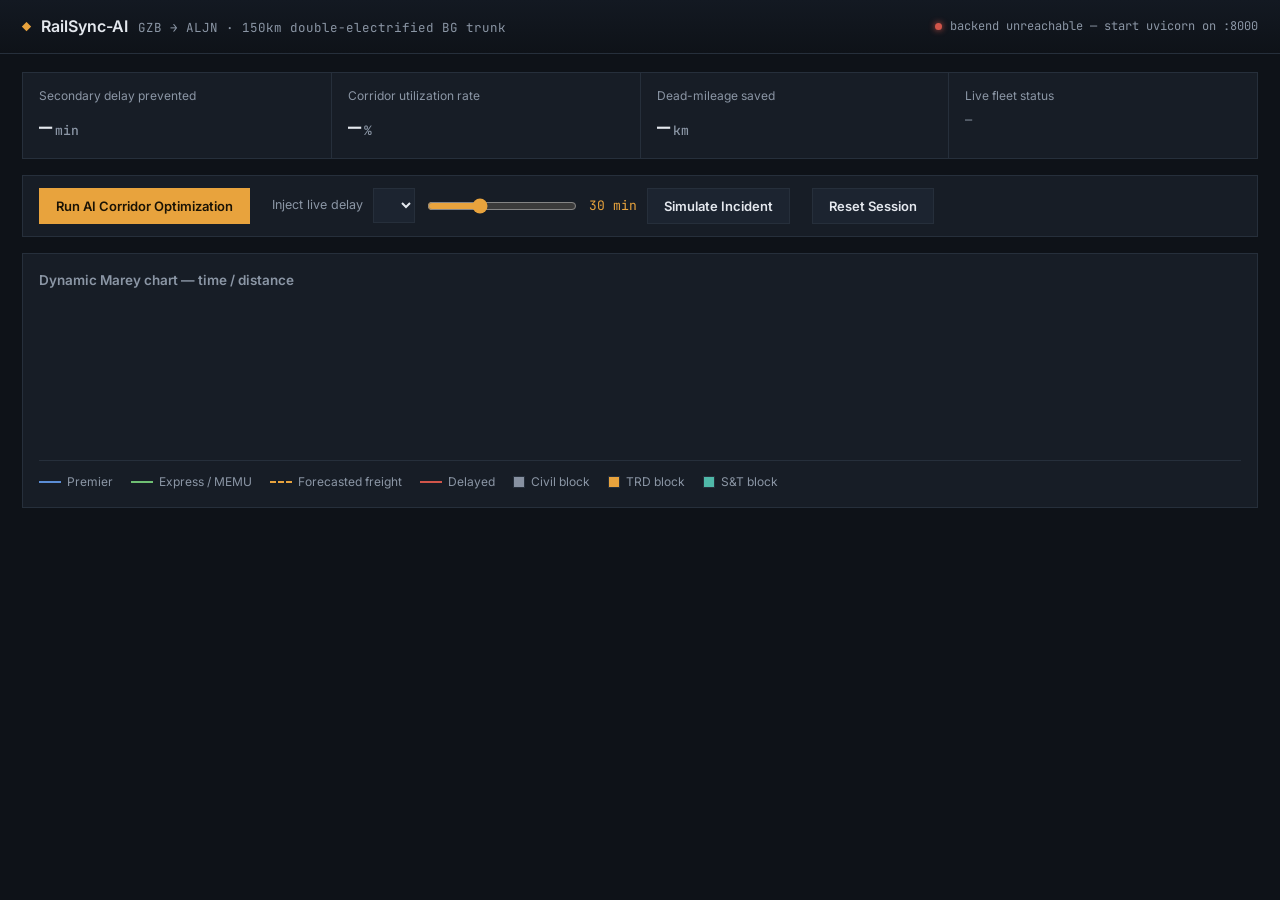
==== frontend/index.html @ 2a0aa4f4 "Initial Frontend" ====
<!DOCTYPE html>
<html lang="en">
<head>
<meta charset="UTF-8">
<meta name="viewport" content="width=device-width, initial-scale=1">
<title>RailSync-AI — Block Planning Console</title>
<link rel="preconnect" href="https://fonts.googleapis.com">
<link href="https://fonts.googleapis.com/css2?family=Inter:wght@400;500;600;700&family=JetBrains+Mono:wght@400;500;600&display=swap" rel="stylesheet">
<style>
  :root{
    --bg:#0e1218;
    --panel:#171d26;
    --panel-2:#1c2430;
    --border:#262f3b;
    --text:#e4e8ee;
    --text-dim:#8b96a5;
    --text-faint:#5a6472;
    --amber:#e8a33d;
    --teal:#4fb8a8;
    --red:#d1554a;
    --blue:#5b8dd6;
    --green:#6fbf73;
    --slate:#8791a1;
    --font-ui:'Inter',system-ui,-apple-system,sans-serif;
    --font-mono:'JetBrains Mono',ui-monospace,'SF Mono',Menlo,monospace;
  }
  *{box-sizing:border-box;}
  html,body{margin:0;padding:0;background:var(--bg);color:var(--text);font-family:var(--font-ui);}
  body{min-height:100vh;font-size:14px;line-height:1.5;}
  ::selection{background:var(--amber);color:#10141a;}

  header{
    display:flex;align-items:center;justify-content:space-between;
    padding:14px 22px;border-bottom:1px solid var(--border);
    background:linear-gradient(180deg,#131922,#0e1218);
  }
  .brand{display:flex;align-items:baseline;gap:10px;}
  .brand .mark{font-family:var(--font-mono);font-weight:600;font-size:15px;letter-spacing:0.02em;color:var(--amber);}
  .brand .name{font-weight:600;font-size:16px;}
  .brand .route{color:var(--text-dim);font-size:12.5px;font-family:var(--font-mono);}
  .status{display:flex;align-items:center;gap:8px;font-family:var(--font-mono);font-size:12px;color:var(--text-dim);}
  .status .dot{width:7px;height:7px;border-radius:50%;background:var(--green);box-shadow:0 0 6px var(--green);}
  .status.offline .dot{background:var(--red);box-shadow:0 0 6px var(--red);}

  main{max-width:1400px;margin:0 auto;padding:18px 22px 40px;}

  .kpi-row{display:grid;grid-template-columns:repeat(4,1fr);gap:1px;background:var(--border);border:1px solid var(--border);margin-bottom:16px;}
  .kpi{background:var(--panel);padding:14px 16px;}
  .kpi .label{color:var(--text-dim);font-size:12px;margin-bottom:6px;}
  .kpi .value{font-family:var(--font-mono);font-size:22px;font-weight:500;}
  .kpi .value .unit{font-size:13px;color:var(--text-dim);margin-left:3px;}
  .kpi .fleet-list{display:flex;flex-wrap:wrap;gap:6px 10px;font-family:var(--font-mono);font-size:12px;color:var(--text-dim);margin-top:2px;}
  .fleet-tag{display:flex;align-items:center;gap:5px;}
  .fleet-tag .sw{width:6px;height:6px;border-radius:50%;}

  .toolbar{
    display:flex;align-items:center;gap:22px;flex-wrap:wrap;
    background:var(--panel);border:1px solid var(--border);padding:12px 16px;margin-bottom:16px;
  }
  button{
    font-family:var(--font-ui);font-size:13px;font-weight:600;cursor:pointer;
    border:1px solid var(--border);background:var(--panel-2);color:var(--text);
    padding:9px 16px;transition:background 0.15s,border-color 0.15s;
  }
  button:hover{border-color:var(--text-faint);}
  button:disabled{opacity:0.5;cursor:default;}
  .btn-primary{background:var(--amber);color:#1a1305;border-color:var(--amber);}
  .btn-primary:hover{background:#f0ad4d;}
  .btn-primary:disabled{background:var(--panel-2);color:var(--text-dim);border-color:var(--border);}

  .delay-widget{display:flex;align-items:center;gap:10px;flex-wrap:wrap;}
  .delay-widget label{color:var(--text-dim);font-size:12.5px;}
  select,input[type=range]{font-family:var(--font-mono);}
  select{
    background:var(--panel-2);color:var(--text);border:1px solid var(--border);
    padding:7px 10px;font-size:12.5px;
  }
  input[type=range]{width:150px;accent-color:var(--amber);}
  .delay-value{font-family:var(--font-mono);font-size:13px;min-width:44px;color:var(--amber);}

  .chart-panel{background:var(--panel);border:1px solid var(--border);padding:16px;margin-bottom:14px;position:relative;}
  .chart-panel h2{margin:0 0 12px;font-size:13.5px;font-weight:600;color:var(--text-dim);}
  #mareyWrap{overflow-x:auto;}
  svg#marey{display:block;}
  .axis-label{fill:var(--text-faint);font-family:var(--font-mono);font-size:10.5px;}
  .station-label{fill:var(--text-dim);font-family:var(--font-mono);font-size:10.5px;}
  .grid-line{stroke:var(--border);stroke-width:1;}
  .station-line{stroke:#20293490;stroke-width:1;}

  .legend{display:flex;flex-wrap:wrap;gap:18px;align-items:center;padding-top:12px;margin-top:8px;border-top:1px solid var(--border);font-size:12px;color:var(--text-dim);}
  .legend-item{display:flex;align-items:center;gap:6px;}
  .legend-swatch{width:22px;height:2px;}
  .legend-swatch.dashed{background:none;border-top:2px dashed var(--amber);height:0;}
  .legend-badge{width:12px;height:12px;border:1px solid var(--border);}

  .tooltip{
    position:fixed;pointer-events:none;background:#0b0f15;border:1px solid var(--border);
    padding:8px 10px;font-size:12px;font-family:var(--font-mono);color:var(--text);
    max-width:260px;z-index:50;display:none;line-height:1.5;
  }
  .tooltip .t-title{font-family:var(--font-ui);font-weight:600;color:var(--amber);margin-bottom:3px;font-size:12.5px;}

  .conflict-banner{
    display:none;align-items:center;gap:10px;background:#2a1817;border:1px solid #4a2926;
    color:#f0b3ab;padding:10px 14px;font-size:13px;margin-bottom:14px;
  }
  .conflict-banner.show{display:flex;}
  .conflict-banner button{background:transparent;border:1px solid #6a3a35;color:#f0b3ab;padding:5px 12px;font-size:12px;}

  .modal-overlay{
    display:none;position:fixed;inset:0;background:rgba(6,8,11,0.72);
    align-items:center;justify-content:center;z-index:100;padding:20px;
  }
  .modal-overlay.show{display:flex;}
  .modal{background:var(--panel);border:1px solid var(--border);max-width:920px;width:100%;max-height:88vh;overflow-y:auto;}
  .modal-head{padding:16px 20px;border-bottom:1px solid var(--border);display:flex;justify-content:space-between;align-items:flex-start;}
  .modal-head h3{margin:0 0 4px;font-size:15px;}
  .modal-head p{margin:0;color:var(--text-dim);font-size:12.5px;font-family:var(--font-mono);}
  .modal-close{background:transparent;border:none;color:var(--text-dim);font-size:20px;padding:0 4px;}
  .modal-body{padding:18px 20px;}
  .options-grid{display:grid;grid-template-columns:repeat(3,1fr);gap:14px;}
  .option-card{border:1px solid var(--border);background:var(--panel-2);padding:14px;display:flex;flex-direction:column;gap:10px;}
  .option-card.suggested{border-color:var(--teal);}
  .option-card .opt-label{font-weight:600;font-size:13.5px;}
  .option-card .opt-suggested-tag{color:var(--teal);font-size:11.5px;font-family:var(--font-mono);}
  .option-card .opt-action{color:var(--text-dim);font-size:12.5px;line-height:1.5;}
  .option-card .opt-metrics{font-family:var(--font-mono);font-size:12px;color:var(--text-dim);display:flex;flex-direction:column;gap:3px;}
  .option-card .opt-metrics .num{color:var(--amber);}
  .option-card .opt-notes{color:var(--text-faint);font-size:11.5px;line-height:1.5;font-style:normal;}
  .option-card button{margin-top:auto;}
  .matrix-block + .matrix-block{margin-top:22px;padding-top:22px;border-top:1px solid var(--border);}

  @media (max-width:900px){
    .kpi-row{grid-template-columns:repeat(2,1fr);}
    .options-grid{grid-template-columns:1fr;}
  }
</style>
</head>
<body>

<header>
  <div class="brand">
    <span class="mark">◆</span>
    <span class="name">RailSync-AI</span>
    <span class="route">GZB → ALJN · 150km double-electrified BG trunk</span>
  </div>
  <div class="status" id="statusIndicator"><span class="dot"></span><span id="statusText">connecting…</span></div>
</header>

<main>

  <div class="kpi-row">
    <div class="kpi">
      <div class="label">Secondary delay prevented</div>
      <div class="value" id="kpiDelayPrevented">—<span class="unit">min</span></div>
    </div>
    <div class="kpi">
      <div class="label">Corridor utilization rate</div>
      <div class="value" id="kpiUtilization">—<span class="unit">%</span></div>
    </div>
    <div class="kpi">
      <div class="label">Dead-mileage saved</div>
      <div class="value" id="kpiDeadMileage">—<span class="unit">km</span></div>
    </div>
    <div class="kpi">
      <div class="label">Live fleet status</div>
      <div class="fleet-list" id="fleetList">—</div>
    </div>
  </div>

  <div class="conflict-banner" id="conflictBanner">
    <span id="conflictBannerText"></span>
    <button id="conflictBannerBtn">Review options</button>
  </div>

  <div class="toolbar">
    <button class="btn-primary" id="btnOptimize">Run AI Corridor Optimization</button>
    <div class="delay-widget">
      <label for="trainSelect">Inject live delay</label>
      <select id="trainSelect"></select>
      <input type="range" id="delaySlider" min="0" max="90" step="5" value="30">
      <span class="delay-value" id="delayValue">30 min</span>
      <button id="btnSimulate">Simulate Incident</button>
    </div>
    <button id="btnReset" title="Clear injected delays and arbitration log">Reset Session</button>
  </div>

  <div class="chart-panel">
    <h2>Dynamic Marey chart — time / distance</h2>
    <div id="mareyWrap"><svg id="marey"></svg></div>
    <div class="legend">
      <div class="legend-item"><div class="legend-swatch" style="background:var(--blue)"></div>Premier</div>
      <div class="legend-item"><div class="legend-swatch" style="background:var(--green)"></div>Express / MEMU</div>
      <div class="legend-item"><div class="legend-swatch dashed"></div>Forecasted freight</div>
      <div class="legend-item"><div class="legend-swatch" style="background:var(--red)"></div>Delayed</div>
      <div class="legend-item"><div class="legend-badge" style="background:var(--slate)"></div>Civil block</div>
      <div class="legend-item"><div class="legend-badge" style="background:var(--amber)"></div>TRD block</div>
      <div class="legend-item"><div class="legend-badge" style="background:var(--teal)"></div>S&amp;T block</div>
    </div>
  </div>

</main>

<div class="tooltip" id="tooltip"></div>

<div class="modal-overlay" id="modalOverlay">
  <div class="modal">
    <div class="modal-head">
      <div>
        <h3>Trade-off arbitration</h3>
        <p id="modalSubtitle">—</p>
      </div>
      <button class="modal-close" id="modalClose">&times;</button>
    </div>
    <div class="modal-body" id="modalBody"></div>
  </div>
</div>

<script>
const API_BASE = 'http://localhost:8000';

const STATION_KMS = {GZB:0.0,MIU:19.5,DER:26.2,BRKY:30.8,AJR:35.4,DKDE:43.5,WAIR:52.8,CHL:58.2,KRJ:83.1,DAR:94.6,SOM:110.2,KLA:125.8,ALJN:150.0};
const SIM_START = 6*60, SIM_END = 18*60;
const CHART_W = 1180, CHART_H = 640, MARGIN = {top:14,right:24,bottom:34,left:64};
const PLOT_W = CHART_W - MARGIN.left - MARGIN.right;
const PLOT_H = CHART_H - MARGIN.top - MARGIN.bottom;

const DEPT_COLOR = {CIVIL:'var(--slate)', TRD:'var(--amber)', SNT:'var(--teal)'};
const TRAIN_COLOR = {PREMIER:'var(--blue)', EXPRESS:'var(--green)', MEMU:'var(--green)', FREIGHT:'var(--amber)'};

let state = { trains:[], network:null, lastSchedule:null, injectedDelays:{}, currentMatrices:[] };

function timeToX(min){ return MARGIN.left + ((min-SIM_START)/(SIM_END-SIM_START))*PLOT_W; }
function kmToY(km){ return MARGIN.top + (km/150.0)*PLOT_H; }
function hhmmToMin(t){ const [h,m]=t.split(':').map(Number); return h*60+m; }

function setStatus(ok, text){
  document.getElementById('statusText').textContent = text;
  document.getElementById('statusIndicator').classList.toggle('offline', !ok);
}

async function api(path, opts){
  const res = await fetch(API_BASE+path, opts);
  if(!res.ok){ throw new Error(`${path} -> ${res.status}`); }
  return res.json();
}

// ---------- initial load ----------
async function init(){
  try{
    const [network, trains] = await Promise.all([api('/api/v1/network'), api('/api/v1/trains')]);
    state.network = network; state.trains = trains;
    setStatus(true, `live · ${network.stations.length} stations`);
    populateTrainSelect();
    drawAxes();
    drawTrains();
    await runOptimize();
    await loadKpis();
  }catch(e){
    setStatus(false, 'backend unreachable — start uvicorn on :8000');
    console.error(e);
  }
}

function populateTrainSelect(){
  const sel = document.getElementById('trainSelect');
  sel.innerHTML = '';
  state.trains.forEach(t=>{
    const opt = document.createElement('option');
    opt.value = t.train_no;
    opt.textContent = `${t.train_no} · ${t.name}`;
    sel.appendChild(opt);
  });
}

// ---------- SVG scaffolding ----------
function svgEl(tag, attrs){
  const el = document.createElementNS('http://www.w3.org/2000/svg', tag);
  for(const k in attrs) el.setAttribute(k, attrs[k]);
  return el;
}

function drawAxes(){
  const svg = document.getElementById('marey');
  svg.setAttribute('viewBox', `0 0 ${CHART_W} ${CHART_H}`);
  svg.setAttribute('width', CHART_W);
  svg.setAttribute('height', CHART_H);
  svg.innerHTML = '';

  // vertical time grid (30 min ticks)
  for(let m=SIM_START; m<=SIM_END; m+=30){
    const x = timeToX(m);
    svg.appendChild(svgEl('line', {x1:x,y1:MARGIN.top,x2:x,y2:MARGIN.top+PLOT_H, class:'grid-line'}));
    const label = svgEl('text', {x:x, y:CHART_H-14, class:'axis-label', 'text-anchor':'middle'});
    label.textContent = `${String(Math.floor(m/60)).padStart(2,'0')}:${String(m%60).padStart(2,'0')}`;
    svg.appendChild(label);
  }

  // horizontal station lines, spaced by true km (not equal spacing)
  state.network.stations.forEach(st=>{
    const y = kmToY(st.km);
    svg.appendChild(svgEl('line', {x1:MARGIN.left,y1:y,x2:MARGIN.left+PLOT_W,y2:y, class:'station-line'}));
    const label = svgEl('text', {x:MARGIN.left-8, y:y+3, class:'station-label', 'text-anchor':'end'});
    label.textContent = `${st.code}`;
    svg.appendChild(label);
  });

  svg.appendChild(svgEl('g', {id:'trainLayer'}));
  svg.appendChild(svgEl('g', {id:'corridorLayer'}));
}

function drawTrains(delayOverrides){
  delayOverrides = delayOverrides || {};
  const layer = document.getElementById('trainLayer');
  layer.innerHTML = '';
  state.trains.forEach(t=>{
    const delay = delayOverrides[t.train_no] || 0;
    const pts = t.schedule.map(p=>{
      const arrMin = hhmmToMin(p.arr) + delay;
      return `${timeToX(arrMin)},${kmToY(p.km)}`;
    }).join(' ');
    const isDelayed = delay > 0;
    const color = isDelayed ? 'var(--red)' : (TRAIN_COLOR[t.type] || 'var(--slate)');
    const line = svgEl('polyline', {
      points: pts, fill:'none', stroke:color, 'stroke-width': t.priority===1?2.2:1.4,
      'stroke-dasharray': t.type==='FREIGHT' ? '5,4' : 'none',
      'data-train': t.train_no, opacity:0.92,
    });
    line.addEventListener('mousemove', (e)=>showTooltip(e, `<div class="t-title">${t.train_no} · ${t.name}</div>${t.type} · priority ${t.priority}${isDelayed?`<br>delayed +${delay} min`:''}`));
    line.addEventListener('mouseleave', hideTooltip);
    layer.appendChild(line);
  });
}

function drawCorridors(corridors){
  const layer = document.getElementById('corridorLayer');
  layer.innerHTML = '';
  corridors.forEach(c=>{
    const x1 = timeToX(hhmmToMin(c.sanctioned_start));
    const x2 = timeToX(hhmmToMin(c.sanctioned_end));
    const y1 = kmToY(c.km_start);
    const y2 = Math.max(kmToY(c.km_end), y1+6);
    const color = DEPT_COLOR[c.primary_department] || DEPT_COLOR[c.departments[0]] || 'var(--slate)';
    const rect = svgEl('rect', {
      x:x1, y:y1, width:Math.max(x2-x1,2), height:y2-y1,
      fill:color, opacity:0.28, stroke:color, 'stroke-width':1,
    });
    rect.style.cursor = 'pointer';
    rect.addEventListener('mousemove', (e)=>showTooltip(e,
      `<div class="t-title">${c.corridor_id} ${c.badge}</div>` +
      `km ${c.km_start}–${c.km_end} · ${c.sanctioned_start}–${c.sanctioned_end}<br>` +
      `machines: ${c.machines_required.length?c.machines_required.join(', '):'none'}<br>` +
      `${c.ohe_block_active?'OHE block · ':''}${c.fouling_active?'fouling · ':''}${c.tsr_active?`TSR ${c.tsr_speed_kmh}km/h`:''}`
    ));
    rect.addEventListener('mouseleave', hideTooltip);
    layer.appendChild(rect);

    const badgeLabel = svgEl('text', {x:x1+4, y:y1+12, class:'axis-label', fill:'var(--text)'});
    badgeLabel.textContent = c.badge;
    layer.appendChild(badgeLabel);
  });
}

function showTooltip(e, html){
  const tip = document.getElementById('tooltip');
  tip.innerHTML = html;
  tip.style.display = 'block';
  tip.style.left = (e.clientX+14)+'px';
  tip.style.top = (e.clientY+14)+'px';
}
function hideTooltip(){ document.getElementById('tooltip').style.display = 'none'; }

// ---------- actions ----------
async function runOptimize(){
  const btn = document.getElementById('btnOptimize');
  btn.disabled = true; btn.textContent = 'Optimizing…';
  try{
    const result = await api('/api/v1/optimize', {method:'POST'});
    state.lastSchedule = result;
    drawCorridors(result.corridors);
    document.getElementById('kpiDelayPrevented').innerHTML = `${result.kpis.total_secondary_delay_prevented_min}<span class="unit">min</span>`;
    document.getElementById('kpiUtilization').innerHTML = `${result.kpis.corridor_utilization_rate_pct}<span class="unit">%</span>`;
  } finally {
    btn.disabled = false; btn.textContent = 'Run AI Corridor Optimization';
  }
}

async function loadKpis(){
  try{
    const kpis = await api('/api/v1/kpis');
    document.getElementById('kpiDeadMileage').innerHTML = `${kpis.dead_mileage_saved_km}<span class="unit">km</span>`;
    const fleetList = document.getElementById('fleetList');
    fleetList.innerHTML = '';
    const stateColor = {IDLE:'var(--green)', WORKING:'var(--amber)', TRANSIT:'var(--blue)'};
    Object.entries(kpis.fleet_status).forEach(([asset,st])=>{
      const tag = document.createElement('span');
      tag.className = 'fleet-tag';
      tag.innerHTML = `<span class="sw" style="background:${stateColor[st]||'var(--slate)'}"></span>${asset}: ${st.toLowerCase()}`;
      fleetList.appendChild(tag);
    });
  }catch(e){ console.error(e); }
}

async function simulateIncident(){
  const trainNo = document.getElementById('trainSelect').value;
  const delayMin = Number(document.getElementById('delaySlider').value);
  const btn = document.getElementById('btnSimulate');
  btn.disabled = true; btn.textContent = 'Simulating…';
  try{
    const result = await api('/api/v1/simulate-delay', {
      method:'POST', headers:{'Content-Type':'application/json'},
      body: JSON.stringify({train_no: trainNo, delay_minutes: delayMin}),
    });
    state.injectedDelays[trainNo] = result.total_injected_delay_minutes;
    state.currentMatrices = result.trade_off_matrices;
    if(state.lastSchedule) drawCorridors(result.conflicts_detected.length ? scheduleFromConflicts() : state.lastSchedule.corridors);
    drawTrains(state.injectedDelays);
    await runOptimize(); // re-solve against the new delay to refresh corridor placement + KPIs
    drawTrains(state.injectedDelays);

    const banner = document.getElementById('conflictBanner');
    if(result.conflicts_detected.length){
      document.getElementById('conflictBannerText').textContent =
        `${trainNo} now conflicts with ${result.conflicts_detected.length} sanctioned corridor(s) after a +${delayMin}min delay.`;
      banner.classList.add('show');
    } else {
      banner.classList.remove('show');
    }
    await loadKpis();
  }catch(e){
    console.error(e);
  } finally {
    btn.disabled = false; btn.textContent = 'Simulate Incident';
  }
}

function scheduleFromConflicts(){ return state.lastSchedule ? state.lastSchedule.corridors : []; }

function openArbitrationModal(){
  const overlay = document.getElementById('modalOverlay');
  const body = document.getElementById('modalBody');
  const subtitle = document.getElementById('modalSubtitle');
  body.innerHTML = '';

  if(!state.currentMatrices.length){
    subtitle.textContent = 'No active conflicts';
    body.innerHTML = '<p style="color:var(--text-dim)">No trade-off matrix to show — simulate a delay that collides with a sanctioned corridor first.</p>';
    overlay.classList.add('show');
    return;
  }
  subtitle.textContent = `${state.currentMatrices.length} conflict(s) awaiting a decision`;

  state.currentMatrices.forEach(matrix=>{
    const block = document.createElement('div');
    block.className = 'matrix-block';
    const head = document.createElement('div');
    head.innerHTML = `<div style="font-weight:600;margin-bottom:2px">${matrix.train_no} · ${matrix.train_name}</div>
      <div style="color:var(--text-dim);font-family:var(--font-mono);font-size:12px;margin-bottom:12px">
        ${matrix.corridor_id} · sanctioned ${matrix.corridor_window}</div>`;
    block.appendChild(head);

    const grid = document.createElement('div');
    grid.className = 'options-grid';
    matrix.options.forEach(opt=>{
      const card = document.createElement('div');
      card.className = 'option-card' + (opt.option === matrix.recommended_option ? ' suggested' : '');
      const metrics = Object.entries(opt).filter(([k])=>k.endsWith('_min') || k.endsWith('_cost') || k==='penalty_score')
        .map(([k,v])=>`<div>${k.replace(/_/g,' ')}: <span class="num">${v}</span></div>`).join('');
      card.innerHTML = `
        <div class="opt-label">${opt.label}</div>
        ${opt.option === matrix.recommended_option ? '<div class="opt-suggested-tag">Suggested option</div>' : ''}
        <div class="opt-action">${opt.action}</div>
        <div class="opt-metrics">${metrics}</div>
        <div class="opt-notes">${opt.notes || ''}</div>
      `;
      const applyBtn = document.createElement('button');
      applyBtn.textContent = 'Select & Apply';
      applyBtn.addEventListener('click', ()=>applyArbitration(matrix.train_no, matrix.corridor_id, opt.option, applyBtn));
      card.appendChild(applyBtn);
      grid.appendChild(card);
    });
    block.appendChild(grid);
    body.appendChild(block);
  });

  overlay.classList.add('show');
}

async function applyArbitration(trainNo, corridorId, option, btn){
  btn.disabled = true; btn.textContent = 'Applying…';
  try{
    await api('/api/v1/arbitrate', {
      method:'POST', headers:{'Content-Type':'application/json'},
      body: JSON.stringify({train_no: trainNo, corridor_id: corridorId, option}),
    });
    document.getElementById('modalOverlay').classList.remove('show');
    document.getElementById('conflictBanner').classList.remove('show');
    await runOptimize();
    await loadKpis();
    drawTrains(state.injectedDelays);
  }catch(e){
    console.error(e);
    btn.textContent = 'Failed — retry';
    btn.disabled = false;
  }
}

async function resetSession(){
  await api('/api/v1/reset-session', {method:'POST'});
  state.injectedDelays = {};
  state.currentMatrices = [];
  document.getElementById('conflictBanner').classList.remove('show');
  drawTrains();
  await runOptimize();
  await loadKpis();
}

// ---------- wiring ----------
document.getElementById('delaySlider').addEventListener('input', (e)=>{
  document.getElementById('delayValue').textContent = `${e.target.value} min`;
});
document.getElementById('btnOptimize').addEventListener('click', runOptimize);
document.getElementById('btnSimulate').addEventListener('click', simulateIncident);
document.getElementById('btnReset').addEventListener('click', resetSession);
document.getElementById('conflictBannerBtn').addEventListener('click', openArbitrationModal);
document.getElementById('modalClose').addEventListener('click', ()=>document.getElementById('modalOverlay').classList.remove('show'));
document.getElementById('modalOverlay').addEventListener('click', (e)=>{ if(e.target.id==='modalOverlay') e.currentTarget.classList.remove('show'); });

init();
</script>
</body>
</html>
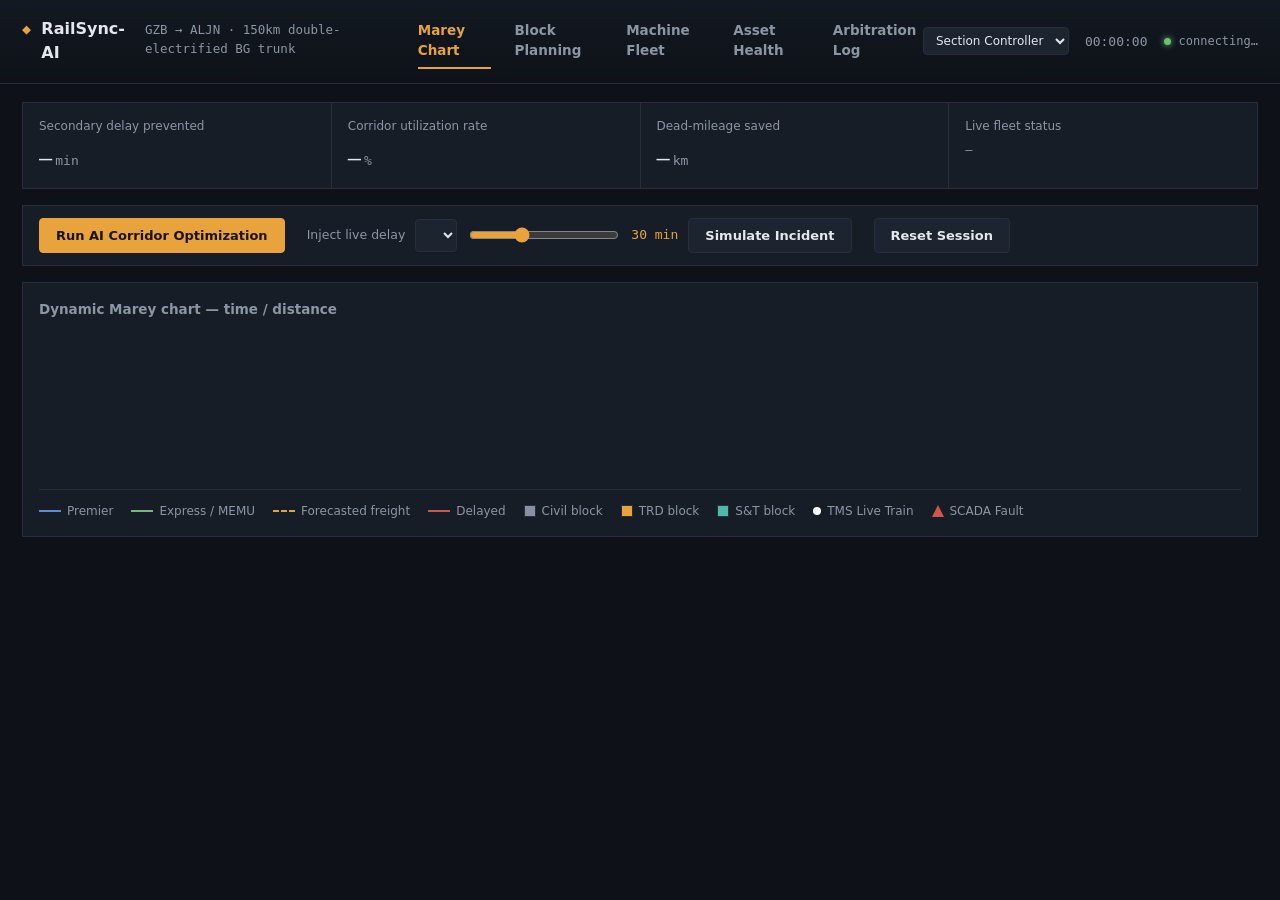
==== commit 7c4737c7: "UI update" ====
--- a/frontend/index.html
+++ b/frontend/index.html
@@ -1,532 +1,12 @@
 <!DOCTYPE html>
 <html lang="en">
 <head>
-<meta charset="UTF-8">
-<meta name="viewport" content="width=device-width, initial-scale=1">
-<title>RailSync-AI — Block Planning Console</title>
-<link rel="preconnect" href="https://fonts.googleapis.com">
-<link href="https://fonts.googleapis.com/css2?family=Inter:wght@400;500;600;700&family=JetBrains+Mono:wght@400;500;600&display=swap" rel="stylesheet">
-<style>
-  :root{
-    --bg:#0e1218;
-    --panel:#171d26;
-    --panel-2:#1c2430;
-    --border:#262f3b;
-    --text:#e4e8ee;
-    --text-dim:#8b96a5;
-    --text-faint:#5a6472;
-    --amber:#e8a33d;
-    --teal:#4fb8a8;
-    --red:#d1554a;
-    --blue:#5b8dd6;
-    --green:#6fbf73;
-    --slate:#8791a1;
-    --font-ui:'Inter',system-ui,-apple-system,sans-serif;
-    --font-mono:'JetBrains Mono',ui-monospace,'SF Mono',Menlo,monospace;
-  }
-  *{box-sizing:border-box;}
-  html,body{margin:0;padding:0;background:var(--bg);color:var(--text);font-family:var(--font-ui);}
-  body{min-height:100vh;font-size:14px;line-height:1.5;}
-  ::selection{background:var(--amber);color:#10141a;}
-
-  header{
-    display:flex;align-items:center;justify-content:space-between;
-    padding:14px 22px;border-bottom:1px solid var(--border);
-    background:linear-gradient(180deg,#131922,#0e1218);
-  }
-  .brand{display:flex;align-items:baseline;gap:10px;}
-  .brand .mark{font-family:var(--font-mono);font-weight:600;font-size:15px;letter-spacing:0.02em;color:var(--amber);}
-  .brand .name{font-weight:600;font-size:16px;}
-  .brand .route{color:var(--text-dim);font-size:12.5px;font-family:var(--font-mono);}
-  .status{display:flex;align-items:center;gap:8px;font-family:var(--font-mono);font-size:12px;color:var(--text-dim);}
-  .status .dot{width:7px;height:7px;border-radius:50%;background:var(--green);box-shadow:0 0 6px var(--green);}
-  .status.offline .dot{background:var(--red);box-shadow:0 0 6px var(--red);}
-
-  main{max-width:1400px;margin:0 auto;padding:18px 22px 40px;}
-
-  .kpi-row{display:grid;grid-template-columns:repeat(4,1fr);gap:1px;background:var(--border);border:1px solid var(--border);margin-bottom:16px;}
-  .kpi{background:var(--panel);padding:14px 16px;}
-  .kpi .label{color:var(--text-dim);font-size:12px;margin-bottom:6px;}
-  .kpi .value{font-family:var(--font-mono);font-size:22px;font-weight:500;}
-  .kpi .value .unit{font-size:13px;color:var(--text-dim);margin-left:3px;}
-  .kpi .fleet-list{display:flex;flex-wrap:wrap;gap:6px 10px;font-family:var(--font-mono);font-size:12px;color:var(--text-dim);margin-top:2px;}
-  .fleet-tag{display:flex;align-items:center;gap:5px;}
-  .fleet-tag .sw{width:6px;height:6px;border-radius:50%;}
-
-  .toolbar{
-    display:flex;align-items:center;gap:22px;flex-wrap:wrap;
-    background:var(--panel);border:1px solid var(--border);padding:12px 16px;margin-bottom:16px;
-  }
-  button{
-    font-family:var(--font-ui);font-size:13px;font-weight:600;cursor:pointer;
-    border:1px solid var(--border);background:var(--panel-2);color:var(--text);
-    padding:9px 16px;transition:background 0.15s,border-color 0.15s;
-  }
-  button:hover{border-color:var(--text-faint);}
-  button:disabled{opacity:0.5;cursor:default;}
-  .btn-primary{background:var(--amber);color:#1a1305;border-color:var(--amber);}
-  .btn-primary:hover{background:#f0ad4d;}
-  .btn-primary:disabled{background:var(--panel-2);color:var(--text-dim);border-color:var(--border);}
-
-  .delay-widget{display:flex;align-items:center;gap:10px;flex-wrap:wrap;}
-  .delay-widget label{color:var(--text-dim);font-size:12.5px;}
-  select,input[type=range]{font-family:var(--font-mono);}
-  select{
-    background:var(--panel-2);color:var(--text);border:1px solid var(--border);
-    padding:7px 10px;font-size:12.5px;
-  }
-  input[type=range]{width:150px;accent-color:var(--amber);}
-  .delay-value{font-family:var(--font-mono);font-size:13px;min-width:44px;color:var(--amber);}
-
-  .chart-panel{background:var(--panel);border:1px solid var(--border);padding:16px;margin-bottom:14px;position:relative;}
-  .chart-panel h2{margin:0 0 12px;font-size:13.5px;font-weight:600;color:var(--text-dim);}
-  #mareyWrap{overflow-x:auto;}
-  svg#marey{display:block;}
-  .axis-label{fill:var(--text-faint);font-family:var(--font-mono);font-size:10.5px;}
-  .station-label{fill:var(--text-dim);font-family:var(--font-mono);font-size:10.5px;}
-  .grid-line{stroke:var(--border);stroke-width:1;}
-  .station-line{stroke:#20293490;stroke-width:1;}
-
-  .legend{display:flex;flex-wrap:wrap;gap:18px;align-items:center;padding-top:12px;margin-top:8px;border-top:1px solid var(--border);font-size:12px;color:var(--text-dim);}
-  .legend-item{display:flex;align-items:center;gap:6px;}
-  .legend-swatch{width:22px;height:2px;}
-  .legend-swatch.dashed{background:none;border-top:2px dashed var(--amber);height:0;}
-  .legend-badge{width:12px;height:12px;border:1px solid var(--border);}
-
-  .tooltip{
-    position:fixed;pointer-events:none;background:#0b0f15;border:1px solid var(--border);
-    padding:8px 10px;font-size:12px;font-family:var(--font-mono);color:var(--text);
-    max-width:260px;z-index:50;display:none;line-height:1.5;
-  }
-  .tooltip .t-title{font-family:var(--font-ui);font-weight:600;color:var(--amber);margin-bottom:3px;font-size:12.5px;}
-
-  .conflict-banner{
-    display:none;align-items:center;gap:10px;background:#2a1817;border:1px solid #4a2926;
-    color:#f0b3ab;padding:10px 14px;font-size:13px;margin-bottom:14px;
-  }
-  .conflict-banner.show{display:flex;}
-  .conflict-banner button{background:transparent;border:1px solid #6a3a35;color:#f0b3ab;padding:5px 12px;font-size:12px;}
-
-  .modal-overlay{
-    display:none;position:fixed;inset:0;background:rgba(6,8,11,0.72);
-    align-items:center;justify-content:center;z-index:100;padding:20px;
-  }
-  .modal-overlay.show{display:flex;}
-  .modal{background:var(--panel);border:1px solid var(--border);max-width:920px;width:100%;max-height:88vh;overflow-y:auto;}
-  .modal-head{padding:16px 20px;border-bottom:1px solid var(--border);display:flex;justify-content:space-between;align-items:flex-start;}
-  .modal-head h3{margin:0 0 4px;font-size:15px;}
-  .modal-head p{margin:0;color:var(--text-dim);font-size:12.5px;font-family:var(--font-mono);}
-  .modal-close{background:transparent;border:none;color:var(--text-dim);font-size:20px;padding:0 4px;}
-  .modal-body{padding:18px 20px;}
-  .options-grid{display:grid;grid-template-columns:repeat(3,1fr);gap:14px;}
-  .option-card{border:1px solid var(--border);background:var(--panel-2);padding:14px;display:flex;flex-direction:column;gap:10px;}
-  .option-card.suggested{border-color:var(--teal);}
-  .option-card .opt-label{font-weight:600;font-size:13.5px;}
-  .option-card .opt-suggested-tag{color:var(--teal);font-size:11.5px;font-family:var(--font-mono);}
-  .option-card .opt-action{color:var(--text-dim);font-size:12.5px;line-height:1.5;}
-  .option-card .opt-metrics{font-family:var(--font-mono);font-size:12px;color:var(--text-dim);display:flex;flex-direction:column;gap:3px;}
-  .option-card .opt-metrics .num{color:var(--amber);}
-  .option-card .opt-notes{color:var(--text-faint);font-size:11.5px;line-height:1.5;font-style:normal;}
-  .option-card button{margin-top:auto;}
-  .matrix-block + .matrix-block{margin-top:22px;padding-top:22px;border-top:1px solid var(--border);}
-
-  @media (max-width:900px){
-    .kpi-row{grid-template-columns:repeat(2,1fr);}
-    .options-grid{grid-template-columns:1fr;}
-  }
-</style>
+    <meta charset="UTF-8">
+    <meta name="viewport" content="width=device-width, initial-scale=1">
+    <meta http-equiv="refresh" content="0; url=pages/marey.html">
+    <title>RailSync-AI Redirect</title>
 </head>
 <body>
-
-<header>
-  <div class="brand">
-    <span class="mark">◆</span>
-    <span class="name">RailSync-AI</span>
-    <span class="route">GZB → ALJN · 150km double-electrified BG trunk</span>
-  </div>
-  <div class="status" id="statusIndicator"><span class="dot"></span><span id="statusText">connecting…</span></div>
-</header>
-
-<main>
-
-  <div class="kpi-row">
-    <div class="kpi">
-      <div class="label">Secondary delay prevented</div>
-      <div class="value" id="kpiDelayPrevented">—<span class="unit">min</span></div>
-    </div>
-    <div class="kpi">
-      <div class="label">Corridor utilization rate</div>
-      <div class="value" id="kpiUtilization">—<span class="unit">%</span></div>
-    </div>
-    <div class="kpi">
-      <div class="label">Dead-mileage saved</div>
-      <div class="value" id="kpiDeadMileage">—<span class="unit">km</span></div>
-    </div>
-    <div class="kpi">
-      <div class="label">Live fleet status</div>
-      <div class="fleet-list" id="fleetList">—</div>
-    </div>
-  </div>
-
-  <div class="conflict-banner" id="conflictBanner">
-    <span id="conflictBannerText"></span>
-    <button id="conflictBannerBtn">Review options</button>
-  </div>
-
-  <div class="toolbar">
-    <button class="btn-primary" id="btnOptimize">Run AI Corridor Optimization</button>
-    <div class="delay-widget">
-      <label for="trainSelect">Inject live delay</label>
-      <select id="trainSelect"></select>
-      <input type="range" id="delaySlider" min="0" max="90" step="5" value="30">
-      <span class="delay-value" id="delayValue">30 min</span>
-      <button id="btnSimulate">Simulate Incident</button>
-    </div>
-    <button id="btnReset" title="Clear injected delays and arbitration log">Reset Session</button>
-  </div>
-
-  <div class="chart-panel">
-    <h2>Dynamic Marey chart — time / distance</h2>
-    <div id="mareyWrap"><svg id="marey"></svg></div>
-    <div class="legend">
-      <div class="legend-item"><div class="legend-swatch" style="background:var(--blue)"></div>Premier</div>
-      <div class="legend-item"><div class="legend-swatch" style="background:var(--green)"></div>Express / MEMU</div>
-      <div class="legend-item"><div class="legend-swatch dashed"></div>Forecasted freight</div>
-      <div class="legend-item"><div class="legend-swatch" style="background:var(--red)"></div>Delayed</div>
-      <div class="legend-item"><div class="legend-badge" style="background:var(--slate)"></div>Civil block</div>
-      <div class="legend-item"><div class="legend-badge" style="background:var(--amber)"></div>TRD block</div>
-      <div class="legend-item"><div class="legend-badge" style="background:var(--teal)"></div>S&amp;T block</div>
-    </div>
-  </div>
-
-</main>
-
-<div class="tooltip" id="tooltip"></div>
-
-<div class="modal-overlay" id="modalOverlay">
-  <div class="modal">
-    <div class="modal-head">
-      <div>
-        <h3>Trade-off arbitration</h3>
-        <p id="modalSubtitle">—</p>
-      </div>
-      <button class="modal-close" id="modalClose">&times;</button>
-    </div>
-    <div class="modal-body" id="modalBody"></div>
-  </div>
-</div>
-
-<script>
-const API_BASE = 'http://localhost:8000';
-
-const STATION_KMS = {GZB:0.0,MIU:19.5,DER:26.2,BRKY:30.8,AJR:35.4,DKDE:43.5,WAIR:52.8,CHL:58.2,KRJ:83.1,DAR:94.6,SOM:110.2,KLA:125.8,ALJN:150.0};
-const SIM_START = 6*60, SIM_END = 18*60;
-const CHART_W = 1180, CHART_H = 640, MARGIN = {top:14,right:24,bottom:34,left:64};
-const PLOT_W = CHART_W - MARGIN.left - MARGIN.right;
-const PLOT_H = CHART_H - MARGIN.top - MARGIN.bottom;
-
-const DEPT_COLOR = {CIVIL:'var(--slate)', TRD:'var(--amber)', SNT:'var(--teal)'};
-const TRAIN_COLOR = {PREMIER:'var(--blue)', EXPRESS:'var(--green)', MEMU:'var(--green)', FREIGHT:'var(--amber)'};
-
-let state = { trains:[], network:null, lastSchedule:null, injectedDelays:{}, currentMatrices:[] };
-
-function timeToX(min){ return MARGIN.left + ((min-SIM_START)/(SIM_END-SIM_START))*PLOT_W; }
-function kmToY(km){ return MARGIN.top + (km/150.0)*PLOT_H; }
-function hhmmToMin(t){ const [h,m]=t.split(':').map(Number); return h*60+m; }
-
-function setStatus(ok, text){
-  document.getElementById('statusText').textContent = text;
-  document.getElementById('statusIndicator').classList.toggle('offline', !ok);
-}
-
-async function api(path, opts){
-  const res = await fetch(API_BASE+path, opts);
-  if(!res.ok){ throw new Error(`${path} -> ${res.status}`); }
-  return res.json();
-}
-
-// ---------- initial load ----------
-async function init(){
-  try{
-    const [network, trains] = await Promise.all([api('/api/v1/network'), api('/api/v1/trains')]);
-    state.network = network; state.trains = trains;
-    setStatus(true, `live · ${network.stations.length} stations`);
-    populateTrainSelect();
-    drawAxes();
-    drawTrains();
-    await runOptimize();
-    await loadKpis();
-  }catch(e){
-    setStatus(false, 'backend unreachable — start uvicorn on :8000');
-    console.error(e);
-  }
-}
-
-function populateTrainSelect(){
-  const sel = document.getElementById('trainSelect');
-  sel.innerHTML = '';
-  state.trains.forEach(t=>{
-    const opt = document.createElement('option');
-    opt.value = t.train_no;
-    opt.textContent = `${t.train_no} · ${t.name}`;
-    sel.appendChild(opt);
-  });
-}
-
-// ---------- SVG scaffolding ----------
-function svgEl(tag, attrs){
-  const el = document.createElementNS('http://www.w3.org/2000/svg', tag);
-  for(const k in attrs) el.setAttribute(k, attrs[k]);
-  return el;
-}
-
-function drawAxes(){
-  const svg = document.getElementById('marey');
-  svg.setAttribute('viewBox', `0 0 ${CHART_W} ${CHART_H}`);
-  svg.setAttribute('width', CHART_W);
-  svg.setAttribute('height', CHART_H);
-  svg.innerHTML = '';
-
-  // vertical time grid (30 min ticks)
-  for(let m=SIM_START; m<=SIM_END; m+=30){
-    const x = timeToX(m);
-    svg.appendChild(svgEl('line', {x1:x,y1:MARGIN.top,x2:x,y2:MARGIN.top+PLOT_H, class:'grid-line'}));
-    const label = svgEl('text', {x:x, y:CHART_H-14, class:'axis-label', 'text-anchor':'middle'});
-    label.textContent = `${String(Math.floor(m/60)).padStart(2,'0')}:${String(m%60).padStart(2,'0')}`;
-    svg.appendChild(label);
-  }
-
-  // horizontal station lines, spaced by true km (not equal spacing)
-  state.network.stations.forEach(st=>{
-    const y = kmToY(st.km);
-    svg.appendChild(svgEl('line', {x1:MARGIN.left,y1:y,x2:MARGIN.left+PLOT_W,y2:y, class:'station-line'}));
-    const label = svgEl('text', {x:MARGIN.left-8, y:y+3, class:'station-label', 'text-anchor':'end'});
-    label.textContent = `${st.code}`;
-    svg.appendChild(label);
-  });
-
-  svg.appendChild(svgEl('g', {id:'trainLayer'}));
-  svg.appendChild(svgEl('g', {id:'corridorLayer'}));
-}
-
-function drawTrains(delayOverrides){
-  delayOverrides = delayOverrides || {};
-  const layer = document.getElementById('trainLayer');
-  layer.innerHTML = '';
-  state.trains.forEach(t=>{
-    const delay = delayOverrides[t.train_no] || 0;
-    const pts = t.schedule.map(p=>{
-      const arrMin = hhmmToMin(p.arr) + delay;
-      return `${timeToX(arrMin)},${kmToY(p.km)}`;
-    }).join(' ');
-    const isDelayed = delay > 0;
-    const color = isDelayed ? 'var(--red)' : (TRAIN_COLOR[t.type] || 'var(--slate)');
-    const line = svgEl('polyline', {
-      points: pts, fill:'none', stroke:color, 'stroke-width': t.priority===1?2.2:1.4,
-      'stroke-dasharray': t.type==='FREIGHT' ? '5,4' : 'none',
-      'data-train': t.train_no, opacity:0.92,
-    });
-    line.addEventListener('mousemove', (e)=>showTooltip(e, `<div class="t-title">${t.train_no} · ${t.name}</div>${t.type} · priority ${t.priority}${isDelayed?`<br>delayed +${delay} min`:''}`));
-    line.addEventListener('mouseleave', hideTooltip);
-    layer.appendChild(line);
-  });
-}
-
-function drawCorridors(corridors){
-  const layer = document.getElementById('corridorLayer');
-  layer.innerHTML = '';
-  corridors.forEach(c=>{
-    const x1 = timeToX(hhmmToMin(c.sanctioned_start));
-    const x2 = timeToX(hhmmToMin(c.sanctioned_end));
-    const y1 = kmToY(c.km_start);
-    const y2 = Math.max(kmToY(c.km_end), y1+6);
-    const color = DEPT_COLOR[c.primary_department] || DEPT_COLOR[c.departments[0]] || 'var(--slate)';
-    const rect = svgEl('rect', {
-      x:x1, y:y1, width:Math.max(x2-x1,2), height:y2-y1,
-      fill:color, opacity:0.28, stroke:color, 'stroke-width':1,
-    });
-    rect.style.cursor = 'pointer';
-    rect.addEventListener('mousemove', (e)=>showTooltip(e,
-      `<div class="t-title">${c.corridor_id} ${c.badge}</div>` +
-      `km ${c.km_start}–${c.km_end} · ${c.sanctioned_start}–${c.sanctioned_end}<br>` +
-      `machines: ${c.machines_required.length?c.machines_required.join(', '):'none'}<br>` +
-      `${c.ohe_block_active?'OHE block · ':''}${c.fouling_active?'fouling · ':''}${c.tsr_active?`TSR ${c.tsr_speed_kmh}km/h`:''}`
-    ));
-    rect.addEventListener('mouseleave', hideTooltip);
-    layer.appendChild(rect);
-
-    const badgeLabel = svgEl('text', {x:x1+4, y:y1+12, class:'axis-label', fill:'var(--text)'});
-    badgeLabel.textContent = c.badge;
-    layer.appendChild(badgeLabel);
-  });
-}
-
-function showTooltip(e, html){
-  const tip = document.getElementById('tooltip');
-  tip.innerHTML = html;
-  tip.style.display = 'block';
-  tip.style.left = (e.clientX+14)+'px';
-  tip.style.top = (e.clientY+14)+'px';
-}
-function hideTooltip(){ document.getElementById('tooltip').style.display = 'none'; }
-
-// ---------- actions ----------
-async function runOptimize(){
-  const btn = document.getElementById('btnOptimize');
-  btn.disabled = true; btn.textContent = 'Optimizing…';
-  try{
-    const result = await api('/api/v1/optimize', {method:'POST'});
-    state.lastSchedule = result;
-    drawCorridors(result.corridors);
-    document.getElementById('kpiDelayPrevented').innerHTML = `${result.kpis.total_secondary_delay_prevented_min}<span class="unit">min</span>`;
-    document.getElementById('kpiUtilization').innerHTML = `${result.kpis.corridor_utilization_rate_pct}<span class="unit">%</span>`;
-  } finally {
-    btn.disabled = false; btn.textContent = 'Run AI Corridor Optimization';
-  }
-}
-
-async function loadKpis(){
-  try{
-    const kpis = await api('/api/v1/kpis');
-    document.getElementById('kpiDeadMileage').innerHTML = `${kpis.dead_mileage_saved_km}<span class="unit">km</span>`;
-    const fleetList = document.getElementById('fleetList');
-    fleetList.innerHTML = '';
-    const stateColor = {IDLE:'var(--green)', WORKING:'var(--amber)', TRANSIT:'var(--blue)'};
-    Object.entries(kpis.fleet_status).forEach(([asset,st])=>{
-      const tag = document.createElement('span');
-      tag.className = 'fleet-tag';
-      tag.innerHTML = `<span class="sw" style="background:${stateColor[st]||'var(--slate)'}"></span>${asset}: ${st.toLowerCase()}`;
-      fleetList.appendChild(tag);
-    });
-  }catch(e){ console.error(e); }
-}
-
-async function simulateIncident(){
-  const trainNo = document.getElementById('trainSelect').value;
-  const delayMin = Number(document.getElementById('delaySlider').value);
-  const btn = document.getElementById('btnSimulate');
-  btn.disabled = true; btn.textContent = 'Simulating…';
-  try{
-    const result = await api('/api/v1/simulate-delay', {
-      method:'POST', headers:{'Content-Type':'application/json'},
-      body: JSON.stringify({train_no: trainNo, delay_minutes: delayMin}),
-    });
-    state.injectedDelays[trainNo] = result.total_injected_delay_minutes;
-    state.currentMatrices = result.trade_off_matrices;
-    if(state.lastSchedule) drawCorridors(result.conflicts_detected.length ? scheduleFromConflicts() : state.lastSchedule.corridors);
-    drawTrains(state.injectedDelays);
-    await runOptimize(); // re-solve against the new delay to refresh corridor placement + KPIs
-    drawTrains(state.injectedDelays);
-
-    const banner = document.getElementById('conflictBanner');
-    if(result.conflicts_detected.length){
-      document.getElementById('conflictBannerText').textContent =
-        `${trainNo} now conflicts with ${result.conflicts_detected.length} sanctioned corridor(s) after a +${delayMin}min delay.`;
-      banner.classList.add('show');
-    } else {
-      banner.classList.remove('show');
-    }
-    await loadKpis();
-  }catch(e){
-    console.error(e);
-  } finally {
-    btn.disabled = false; btn.textContent = 'Simulate Incident';
-  }
-}
-
-function scheduleFromConflicts(){ return state.lastSchedule ? state.lastSchedule.corridors : []; }
-
-function openArbitrationModal(){
-  const overlay = document.getElementById('modalOverlay');
-  const body = document.getElementById('modalBody');
-  const subtitle = document.getElementById('modalSubtitle');
-  body.innerHTML = '';
-
-  if(!state.currentMatrices.length){
-    subtitle.textContent = 'No active conflicts';
-    body.innerHTML = '<p style="color:var(--text-dim)">No trade-off matrix to show — simulate a delay that collides with a sanctioned corridor first.</p>';
-    overlay.classList.add('show');
-    return;
-  }
-  subtitle.textContent = `${state.currentMatrices.length} conflict(s) awaiting a decision`;
-
-  state.currentMatrices.forEach(matrix=>{
-    const block = document.createElement('div');
-    block.className = 'matrix-block';
-    const head = document.createElement('div');
-    head.innerHTML = `<div style="font-weight:600;margin-bottom:2px">${matrix.train_no} · ${matrix.train_name}</div>
-      <div style="color:var(--text-dim);font-family:var(--font-mono);font-size:12px;margin-bottom:12px">
-        ${matrix.corridor_id} · sanctioned ${matrix.corridor_window}</div>`;
-    block.appendChild(head);
-
-    const grid = document.createElement('div');
-    grid.className = 'options-grid';
-    matrix.options.forEach(opt=>{
-      const card = document.createElement('div');
-      card.className = 'option-card' + (opt.option === matrix.recommended_option ? ' suggested' : '');
-      const metrics = Object.entries(opt).filter(([k])=>k.endsWith('_min') || k.endsWith('_cost') || k==='penalty_score')
-        .map(([k,v])=>`<div>${k.replace(/_/g,' ')}: <span class="num">${v}</span></div>`).join('');
-      card.innerHTML = `
-        <div class="opt-label">${opt.label}</div>
-        ${opt.option === matrix.recommended_option ? '<div class="opt-suggested-tag">Suggested option</div>' : ''}
-        <div class="opt-action">${opt.action}</div>
-        <div class="opt-metrics">${metrics}</div>
-        <div class="opt-notes">${opt.notes || ''}</div>
-      `;
-      const applyBtn = document.createElement('button');
-      applyBtn.textContent = 'Select & Apply';
-      applyBtn.addEventListener('click', ()=>applyArbitration(matrix.train_no, matrix.corridor_id, opt.option, applyBtn));
-      card.appendChild(applyBtn);
-      grid.appendChild(card);
-    });
-    block.appendChild(grid);
-    body.appendChild(block);
-  });
-
-  overlay.classList.add('show');
-}
-
-async function applyArbitration(trainNo, corridorId, option, btn){
-  btn.disabled = true; btn.textContent = 'Applying…';
-  try{
-    await api('/api/v1/arbitrate', {
-      method:'POST', headers:{'Content-Type':'application/json'},
-      body: JSON.stringify({train_no: trainNo, corridor_id: corridorId, option}),
-    });
-    document.getElementById('modalOverlay').classList.remove('show');
-    document.getElementById('conflictBanner').classList.remove('show');
-    await runOptimize();
-    await loadKpis();
-    drawTrains(state.injectedDelays);
-  }catch(e){
-    console.error(e);
-    btn.textContent = 'Failed — retry';
-    btn.disabled = false;
-  }
-}
-
-async function resetSession(){
-  await api('/api/v1/reset-session', {method:'POST'});
-  state.injectedDelays = {};
-  state.currentMatrices = [];
-  document.getElementById('conflictBanner').classList.remove('show');
-  drawTrains();
-  await runOptimize();
-  await loadKpis();
-}
-
-// ---------- wiring ----------
-document.getElementById('delaySlider').addEventListener('input', (e)=>{
-  document.getElementById('delayValue').textContent = `${e.target.value} min`;
-});
-document.getElementById('btnOptimize').addEventListener('click', runOptimize);
-document.getElementById('btnSimulate').addEventListener('click', simulateIncident);
-document.getElementById('btnReset').addEventListener('click', resetSession);
-document.getElementById('conflictBannerBtn').addEventListener('click', openArbitrationModal);
-document.getElementById('modalClose').addEventListener('click', ()=>document.getElementById('modalOverlay').classList.remove('show'));
-document.getElementById('modalOverlay').addEventListener('click', (e)=>{ if(e.target.id==='modalOverlay') e.currentTarget.classList.remove('show'); });
-
-init();
-</script>
+    <p>Redirecting to <a href="pages/marey.html">Marey Chart dashboard</a>...</p>
 </body>
 </html>
